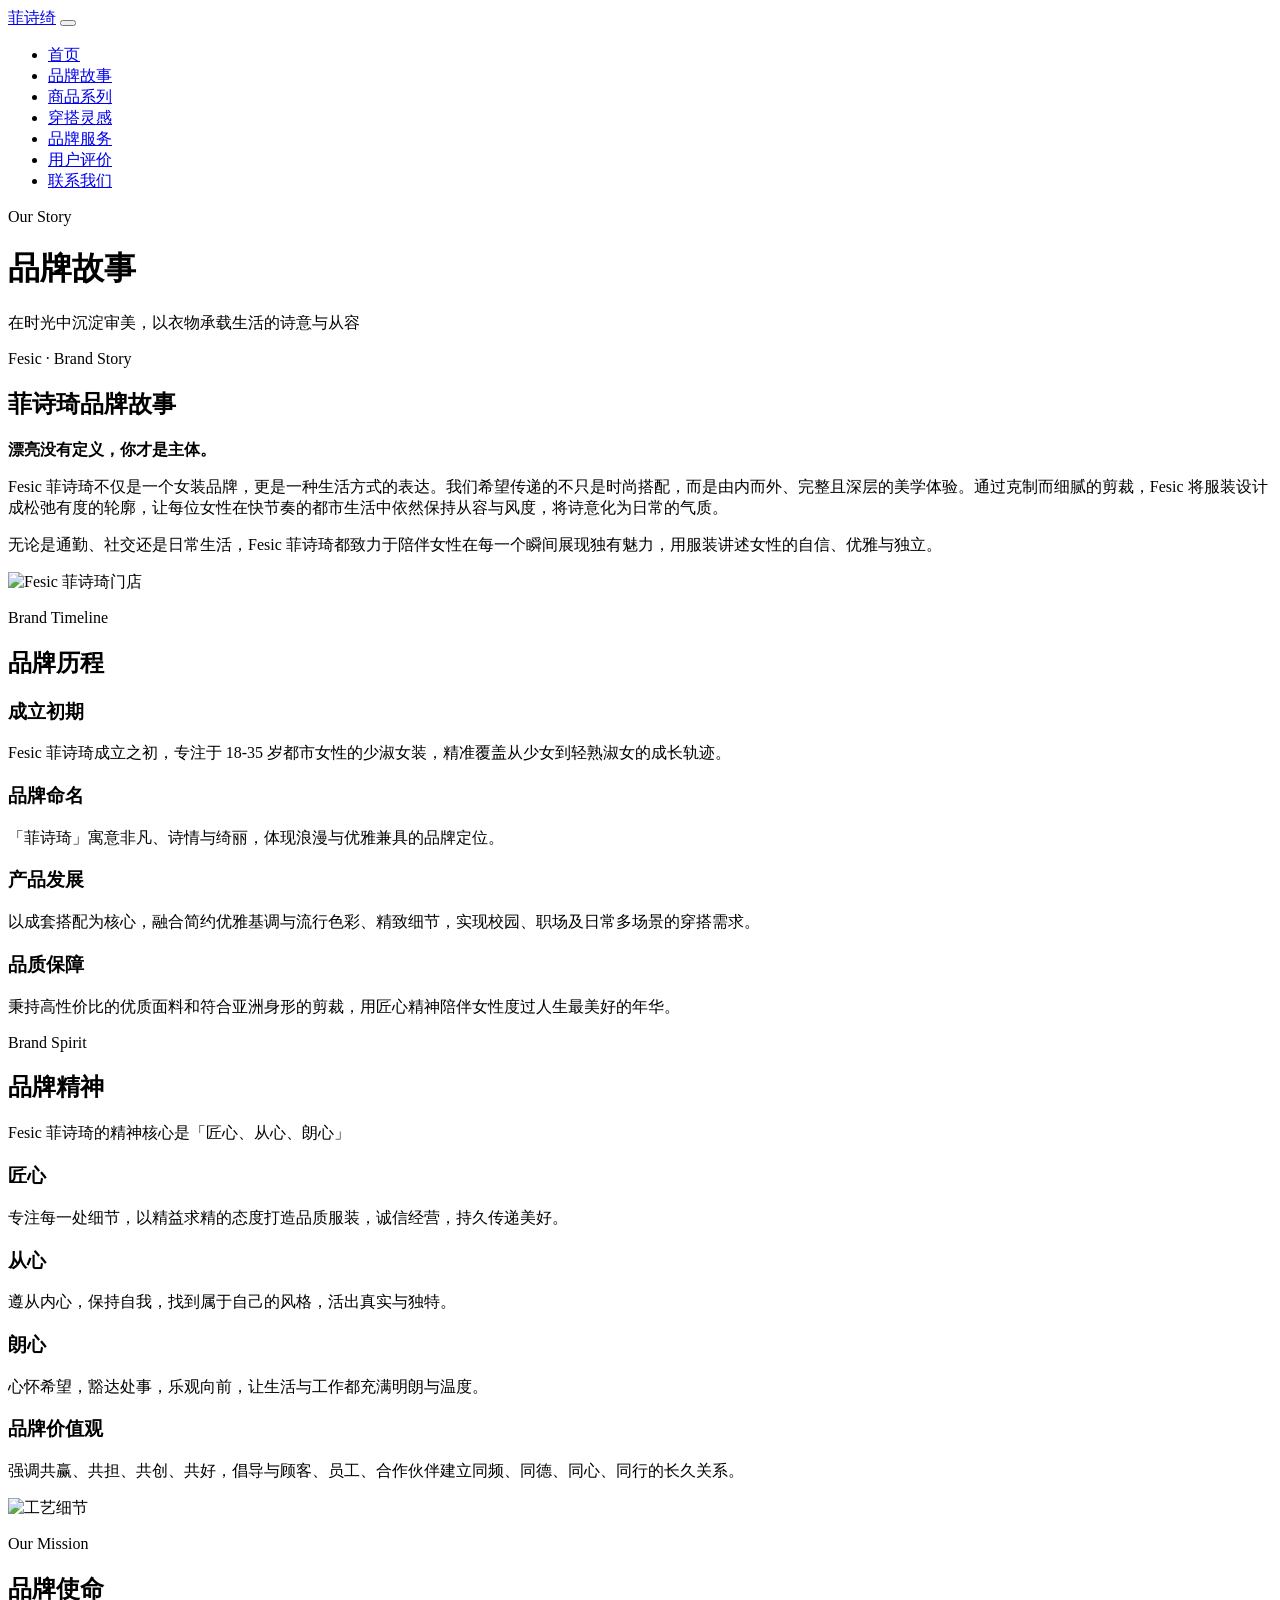
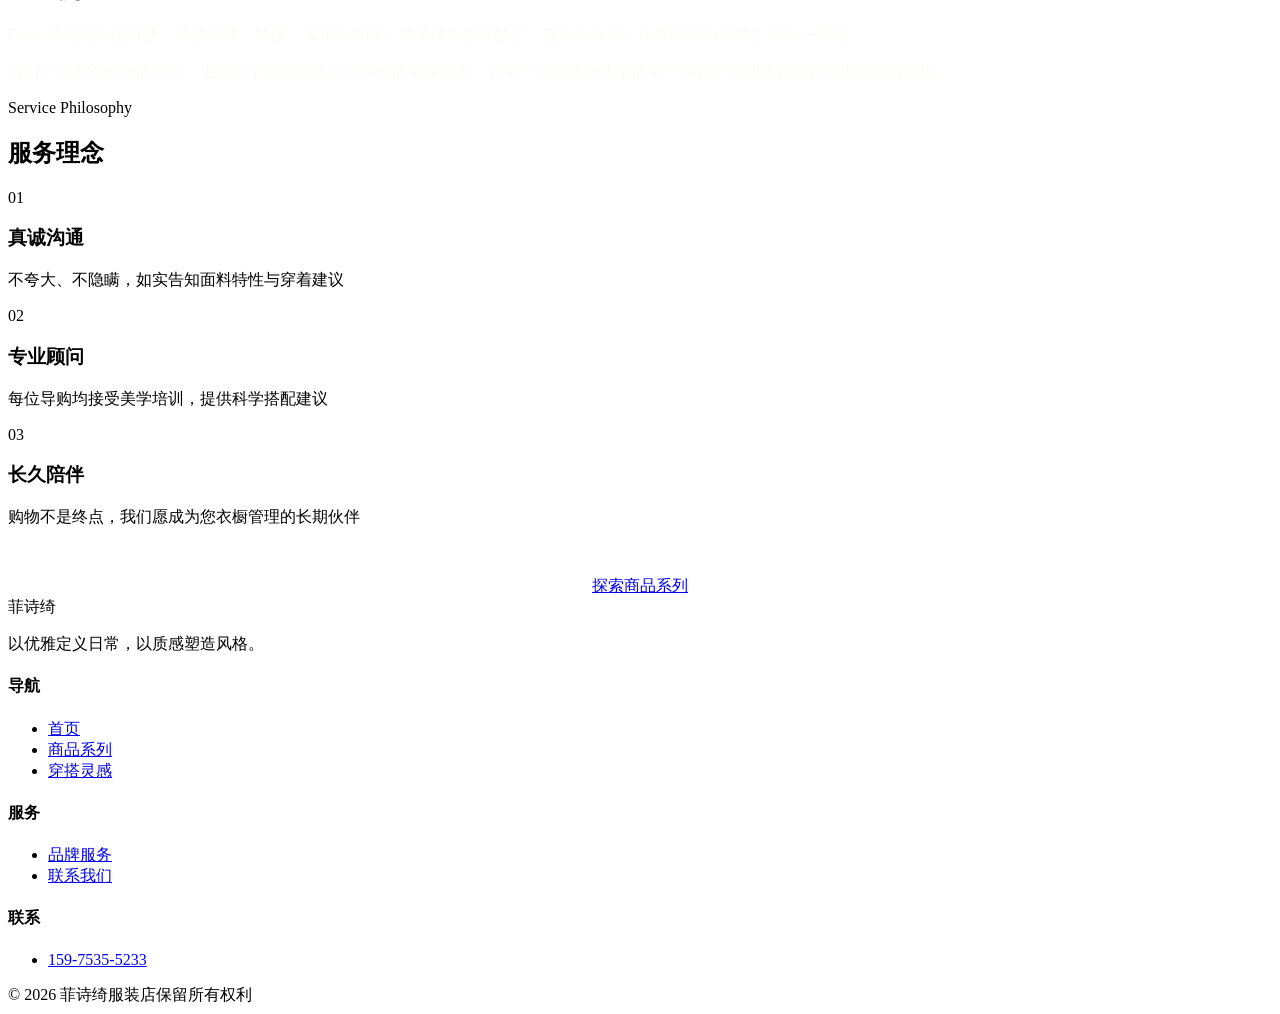
==== about.html @ 6f734157 "Add files via upload" ====
<!DOCTYPE html>
<html lang="zh-CN">
<head>
  <meta charset="UTF-8">
  <meta name="viewport" content="width=device-width, initial-scale=1.0">
  <meta name="description" content="菲诗绮服装店品牌故事 — 设计理念、工艺理念与品牌使命">
  <title>品牌故事 | 菲诗绮服装店官网</title>
  <link rel="stylesheet" href="css/style.css">
</head>
<body>
  <nav class="site-nav">
    <div class="container">
      <a href="index.html" class="nav-logo">菲诗绮</a>
      <button class="nav-toggle" aria-label="打开菜单"><span></span><span></span><span></span></button>
      <ul class="nav-links">
        <li><a href="index.html">首页</a></li>
        <li><a href="about.html">品牌故事</a></li>
        <li><a href="products.html">商品系列</a></li>
        <li><a href="lookbook.html">穿搭灵感</a></li>
        <li><a href="services.html">品牌服务</a></li>
        <li><a href="reviews.html">用户评价</a></li>
        <li><a href="contact.html">联系我们</a></li>
      </ul>
    </div>
  </nav>

  <header class="page-hero page-hero--dark">
    <div class="container">
      <p class="eyebrow">Our Story</p>
      <h1>品牌故事</h1>
      <p class="section-subtitle">在时光中沉淀审美，以衣物承载生活的诗意与从容</p>
    </div>
  </header>

  <section class="section">
    <div class="container">
      <div class="intro-block reveal">
        <div class="intro-block__text">
          <p class="eyebrow">Fesic · Brand Story</p>
          <h2>菲诗琦品牌故事</h2>
          <p><strong>漂亮没有定义，你才是主体。</strong></p>
          <p>Fesic 菲诗琦不仅是一个女装品牌，更是一种生活方式的表达。我们希望传递的不只是时尚搭配，而是由内而外、完整且深层的美学体验。通过克制而细腻的剪裁，Fesic 将服装设计成松弛有度的轮廓，让每位女性在快节奏的都市生活中依然保持从容与风度，将诗意化为日常的气质。</p>
          <p>无论是通勤、社交还是日常生活，Fesic 菲诗琦都致力于陪伴女性在每一个瞬间展现独有魅力，用服装讲述女性的自信、优雅与独立。</p>
        </div>
        <div class="intro-block__image">
          <img src="images/about/store.jpg" alt="Fesic 菲诗琦门店">
        </div>
      </div>
    </div>
  </section>

  <section class="section section--cream">
    <div class="container">
      <div class="section-header reveal">
        <p class="eyebrow">Brand Timeline</p>
        <h2 class="section-title">品牌历程</h2>
      </div>
      <div class="timeline reveal">
        <div class="timeline__item">
          <h3 class="timeline__title">成立初期</h3>
          <p class="timeline__text">Fesic 菲诗琦成立之初，专注于 18-35 岁都市女性的少淑女装，精准覆盖从少女到轻熟淑女的成长轨迹。</p>
        </div>
        <div class="timeline__item">
          <h3 class="timeline__title">品牌命名</h3>
          <p class="timeline__text">「菲诗琦」寓意非凡、诗情与绮丽，体现浪漫与优雅兼具的品牌定位。</p>
        </div>
        <div class="timeline__item">
          <h3 class="timeline__title">产品发展</h3>
          <p class="timeline__text">以成套搭配为核心，融合简约优雅基调与流行色彩、精致细节，实现校园、职场及日常多场景的穿搭需求。</p>
        </div>
        <div class="timeline__item">
          <h3 class="timeline__title">品质保障</h3>
          <p class="timeline__text">秉持高性价比的优质面料和符合亚洲身形的剪裁，用匠心精神陪伴女性度过人生最美好的年华。</p>
        </div>
      </div>
    </div>
  </section>

  <section class="section">
    <div class="container">
      <div class="section-header reveal">
        <p class="eyebrow">Brand Spirit</p>
        <h2 class="section-title">品牌精神</h2>
        <p class="section-subtitle">Fesic 菲诗琦的精神核心是「匠心、从心、朗心」</p>
      </div>
      <div class="philosophy-grid">
        <div class="philosophy-card reveal">
          <h3>匠心</h3>
          <p>专注每一处细节，以精益求精的态度打造品质服装，诚信经营，持久传递美好。</p>
        </div>
        <div class="philosophy-card reveal reveal-delay-1">
          <h3>从心</h3>
          <p>遵从内心，保持自我，找到属于自己的风格，活出真实与独特。</p>
        </div>
        <div class="philosophy-card reveal reveal-delay-2">
          <h3>朗心</h3>
          <p>心怀希望，豁达处事，乐观向前，让生活与工作都充满明朗与温度。</p>
        </div>
        <div class="philosophy-card reveal reveal-delay-3">
          <h3>品牌价值观</h3>
          <p>强调共赢、共担、共创、共好，倡导与顾客、员工、合作伙伴建立同频、同德、同心、同行的长久关系。</p>
        </div>
      </div>
    </div>
  </section>

  <section class="section section--ink">
    <div class="container">
      <div class="intro-block reveal">
        <div class="intro-block__image">
          <img src="images/about/craft.jpg" alt="工艺细节">
        </div>
        <div class="intro-block__text">
          <p class="eyebrow" style="color:var(--champagne)">Our Mission</p>
          <h2 style="color:var(--white)">品牌使命</h2>
          <p style="color:rgba(250,249,247,0.75)">Fesic 菲诗琦的使命是：通过优雅、舒适、实穿的服装，赋予现代女性独立、自信与从容，让美丽成为日常生活的一部分。</p>
          <p style="color:rgba(250,249,247,0.75)">我们不仅关注外在的时尚，更致力于塑造女性由内而外的美学修养，让每一位女性在生活的每个场景中都能优雅自如地展现自我风采。</p>
        </div>
      </div>
    </div>
  </section>

  <section class="section section--cream">
    <div class="container">
      <div class="section-header reveal">
        <p class="eyebrow">Service Philosophy</p>
        <h2 class="section-title">服务理念</h2>
      </div>
      <div class="features-grid">
        <div class="feature-card reveal">
          <div class="feature-card__icon">01</div>
          <h3>真诚沟通</h3>
          <p>不夸大、不隐瞒，如实告知面料特性与穿着建议</p>
        </div>
        <div class="feature-card reveal reveal-delay-1">
          <div class="feature-card__icon">02</div>
          <h3>专业顾问</h3>
          <p>每位导购均接受美学培训，提供科学搭配建议</p>
        </div>
        <div class="feature-card reveal reveal-delay-2">
          <div class="feature-card__icon">03</div>
          <h3>长久陪伴</h3>
          <p>购物不是终点，我们愿成为您衣橱管理的长期伙伴</p>
        </div>
      </div>
      <div style="text-align:center;margin-top:3rem" class="reveal">
        <a href="products.html" class="btn">探索商品系列</a>
      </div>
    </div>
  </section>

  <footer class="site-footer">
    <div class="container">
      <div class="footer-grid">
        <div class="footer-brand">
          <span class="nav-logo">菲诗绮</span>
          <p>以优雅定义日常，以质感塑造风格。</p>
        </div>
        <div class="footer-col"><h4>导航</h4><ul><li><a href="index.html">首页</a></li><li><a href="products.html">商品系列</a></li><li><a href="lookbook.html">穿搭灵感</a></li></ul></div>
        <div class="footer-col"><h4>服务</h4><ul><li><a href="services.html">品牌服务</a></li><li><a href="contact.html">联系我们</a></li></ul></div>
        <div class="footer-col"><h4>联系</h4><ul><li><a href="tel:15975355233">159-7535-5233</a></li></ul></div>
      </div>
      <div class="footer-bottom"><span>© 2026 菲诗绮服装店</span><span>保留所有权利</span></div>
    </div>
  </footer>
  <script src="js/script.js"></script>
</body>
</html>
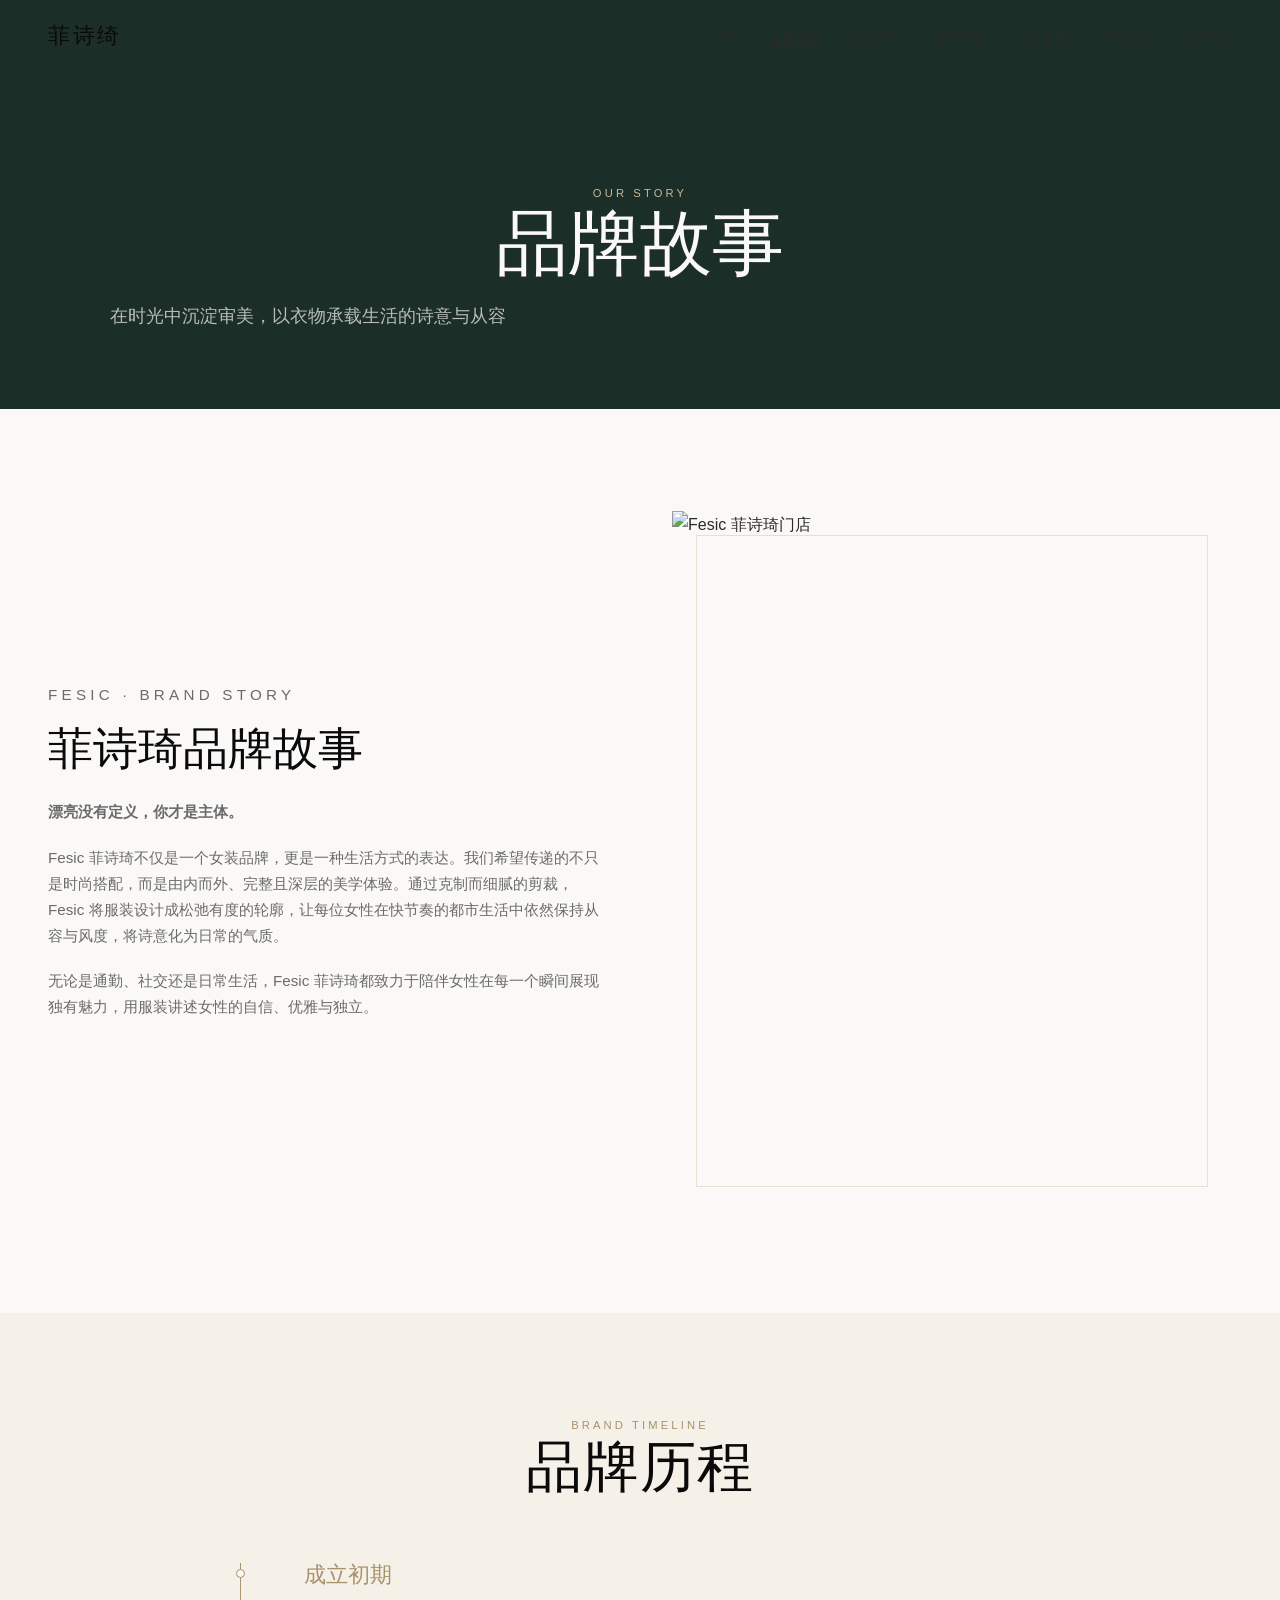
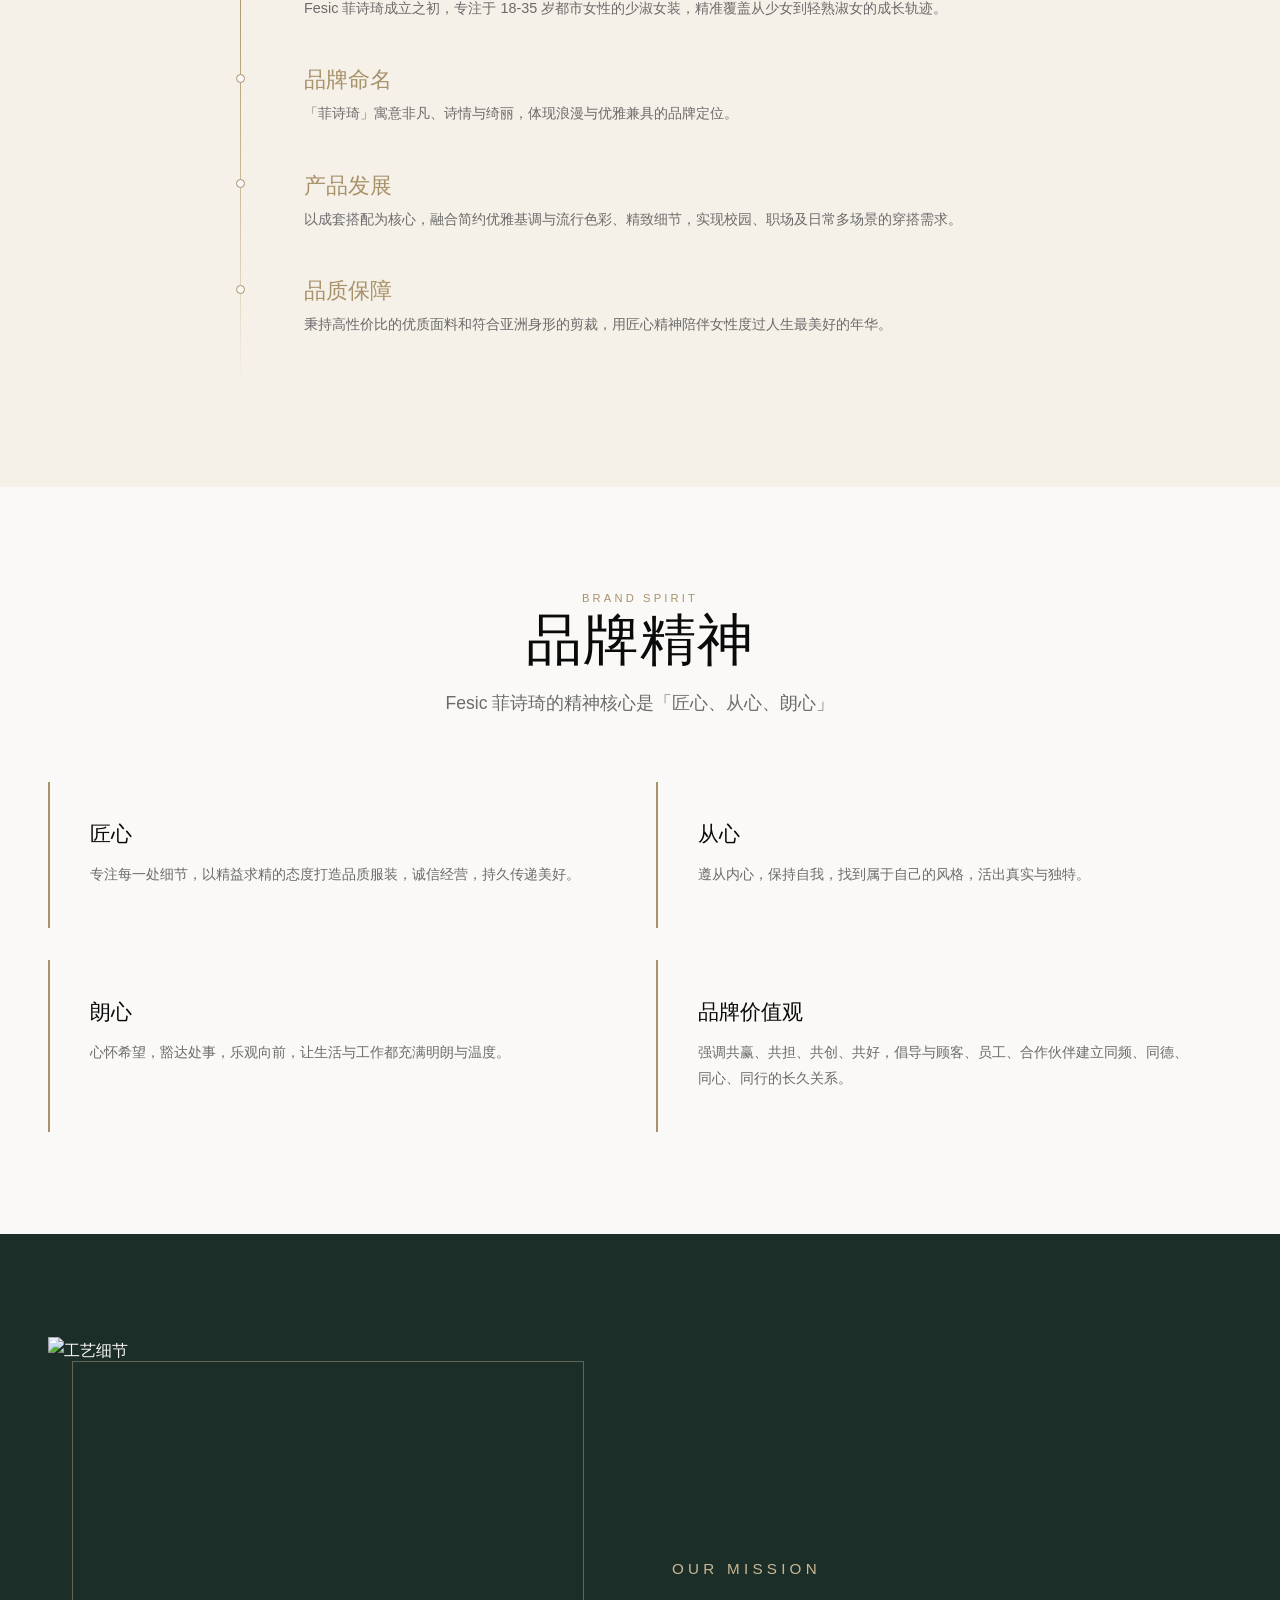
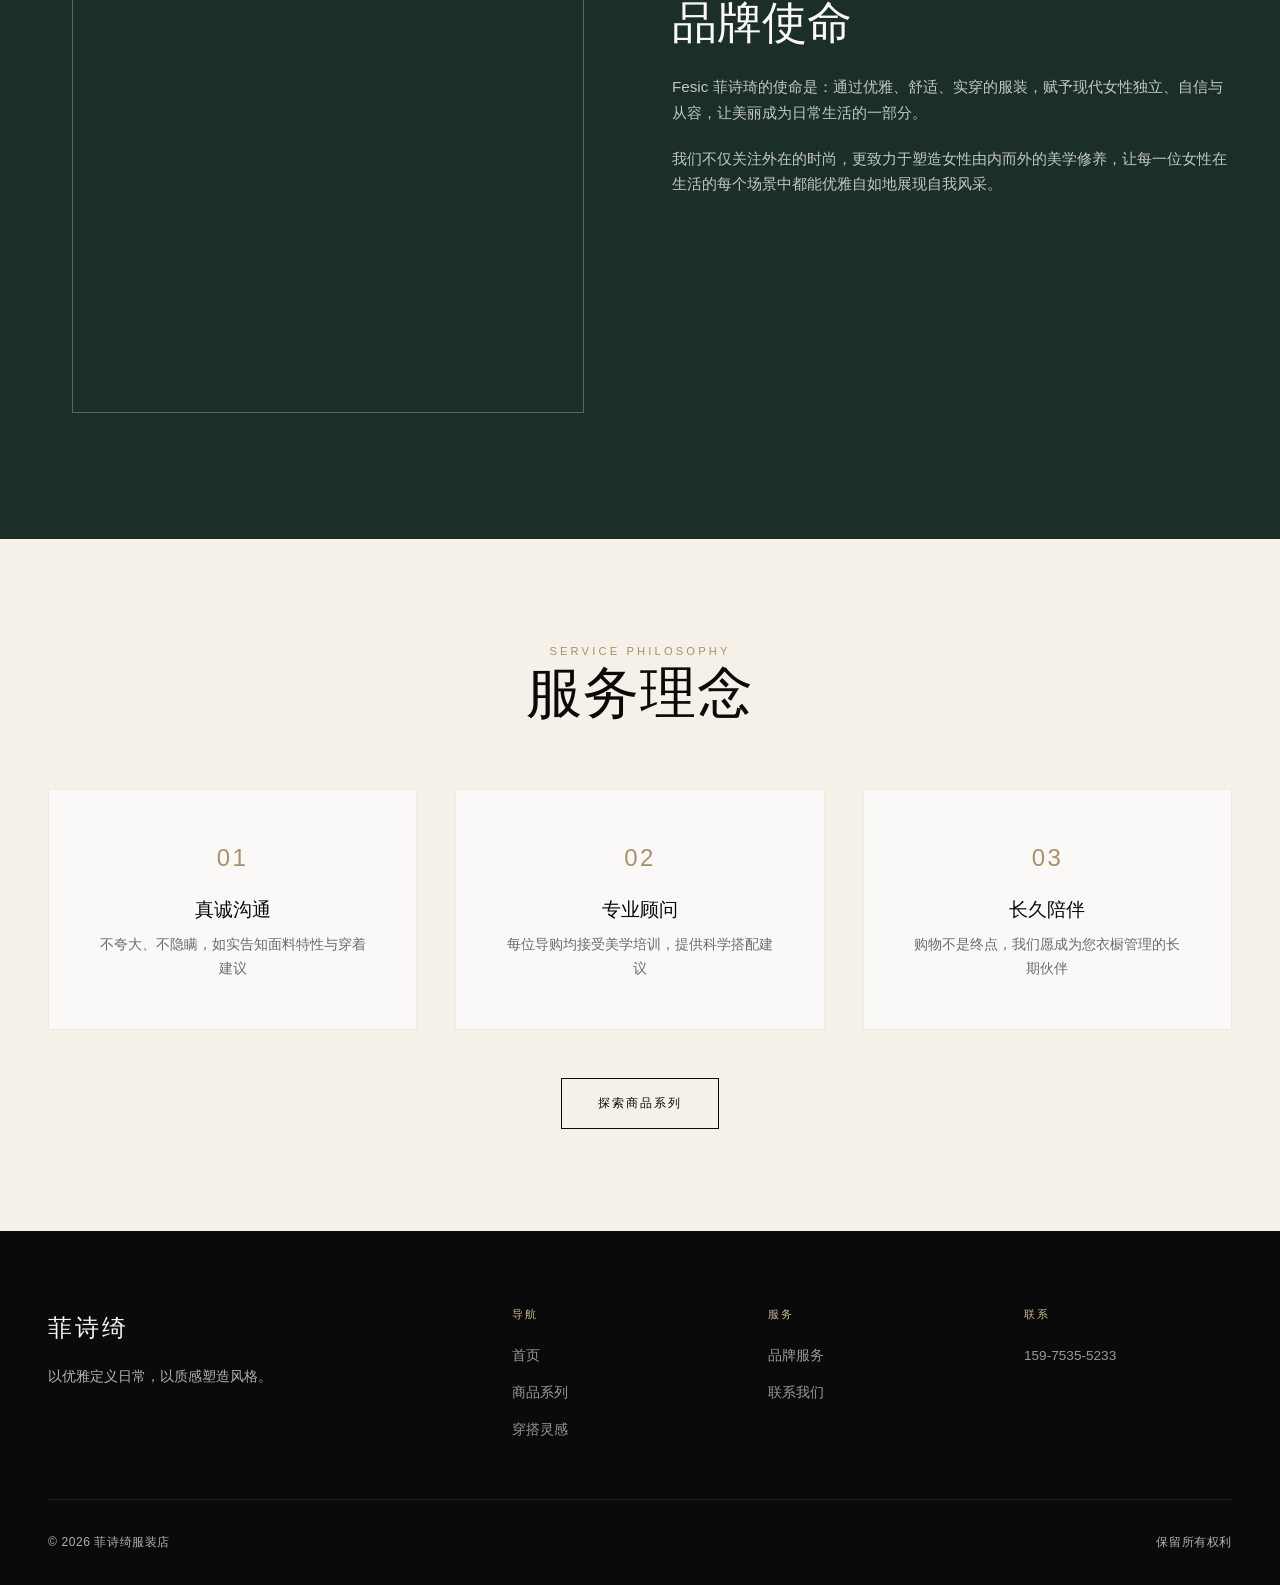
==== commit b6be95c1: "修复CSS和JS路径c" ====
--- a/about.html
+++ b/about.html
@@ -5,7 +5,7 @@
   <meta name="viewport" content="width=device-width, initial-scale=1.0">
   <meta name="description" content="菲诗绮服装店品牌故事 — 设计理念、工艺理念与品牌使命">
   <title>品牌故事 | 菲诗绮服装店官网</title>
-  <link rel="stylesheet" href="css/style.css">
+  <link rel="stylesheet" href="style.css">
 </head>
 <body>
   <nav class="site-nav">
@@ -163,6 +163,6 @@
       <div class="footer-bottom"><span>© 2026 菲诗绮服装店</span><span>保留所有权利</span></div>
     </div>
   </footer>
-  <script src="js/script.js"></script>
+ <script src="script.js"></script>
 </body>
 </html>
--- a/style.css
+++ b/style.css
@@ -0,0 +1,1743 @@
+/* ============================================
+   菲诗绮服装店官网 — Feishiqi Fashion Boutique
+   Premium Fashion Brand Static Site
+   ============================================ */
+
+@import url('https://fonts.googleapis.com/css2?family=Cormorant+Garamond:ital,wght@0,300;0,400;0,500;0,600;0,700;1,400&family=Noto+Sans+SC:wght@300;400;500&family=Playfair+Display:ital,wght@0,400;0,500;1,400&display=swap');
+
+:root {
+  --black: #0a0a0a;
+  --white: #faf9f7;
+  --cream: #f5f0e8;
+  --warm-gray: #e8e4dc;
+  --champagne: #c9b896;
+  --gold: #a8926a;
+  --gold-light: #d4c4a8;
+  --ink-green: #1c2e28;
+  --charcoal: #2a2a2a;
+  --mid-gray: #6b6b6b;
+  --light-gray: #9a9a9a;
+  --font-display: 'Cormorant Garamond', 'Playfair Display', serif;
+  --font-serif: 'Playfair Display', serif;
+  --font-body: 'Noto Sans SC', -apple-system, sans-serif;
+  --nav-height: 72px;
+  --transition: 0.4s cubic-bezier(0.25, 0.46, 0.45, 0.94);
+  --shadow-soft: 0 8px 32px rgba(10, 10, 10, 0.06);
+  --shadow-hover: 0 16px 48px rgba(10, 10, 10, 0.12);
+  --max-width: 1400px;
+  --section-pad: clamp(4rem, 8vw, 8rem);
+}
+
+*, *::before, *::after {
+  box-sizing: border-box;
+  margin: 0;
+  padding: 0;
+}
+
+html {
+  scroll-behavior: smooth;
+  font-size: 16px;
+}
+
+body {
+  font-family: var(--font-body);
+  font-weight: 300;
+  color: var(--charcoal);
+  background: var(--white);
+  line-height: 1.7;
+  overflow-x: hidden;
+  -webkit-font-smoothing: antialiased;
+}
+
+img {
+  max-width: 100%;
+  height: auto;
+  display: block;
+  object-fit: cover;
+}
+
+a {
+  color: inherit;
+  text-decoration: none;
+  transition: color var(--transition), opacity var(--transition);
+}
+
+ul { list-style: none; }
+
+button, input, textarea, select {
+  font-family: inherit;
+  font-size: inherit;
+}
+
+.container {
+  width: 100%;
+  max-width: var(--max-width);
+  margin: 0 auto;
+  padding: 0 clamp(1.25rem, 4vw, 3rem);
+}
+
+/* ---- Typography ---- */
+.eyebrow {
+  font-family: var(--font-body);
+  font-size: 0.7rem;
+  font-weight: 400;
+  letter-spacing: 0.28em;
+  text-transform: uppercase;
+  color: var(--gold);
+}
+
+h1, h2, h3, h4 {
+  font-family: var(--font-display);
+  font-weight: 400;
+  line-height: 1.15;
+  color: var(--black);
+}
+
+.section-title {
+  font-size: clamp(2rem, 4.5vw, 3.5rem);
+  letter-spacing: 0.02em;
+  margin-bottom: 0.5rem;
+}
+
+.section-subtitle {
+  font-size: clamp(0.95rem, 1.5vw, 1.1rem);
+  color: var(--mid-gray);
+  font-weight: 300;
+  max-width: 520px;
+}
+
+.section-header {
+  text-align: center;
+  margin-bottom: clamp(2.5rem, 5vw, 4rem);
+}
+
+.section-header .section-subtitle {
+  margin: 1rem auto 0;
+}
+
+.section-header--left {
+  text-align: left;
+}
+
+.section-header--left .section-subtitle {
+  margin-left: 0;
+}
+
+/* ---- Buttons ---- */
+.btn {
+  display: inline-flex;
+  align-items: center;
+  justify-content: center;
+  gap: 0.5rem;
+  padding: 0.9rem 2.2rem;
+  font-size: 0.75rem;
+  font-weight: 400;
+  letter-spacing: 0.18em;
+  text-transform: uppercase;
+  border: 1px solid var(--black);
+  background: transparent;
+  color: var(--black);
+  cursor: pointer;
+  transition: all var(--transition);
+  position: relative;
+  overflow: hidden;
+}
+
+.btn::before {
+  content: '';
+  position: absolute;
+  inset: 0;
+  background: var(--black);
+  transform: scaleX(0);
+  transform-origin: left;
+  transition: transform var(--transition);
+  z-index: -1;
+}
+
+.btn:hover {
+  color: var(--white);
+}
+
+.btn:hover::before {
+  transform: scaleX(1);
+}
+
+.btn--light {
+  border-color: var(--white);
+  color: var(--white);
+}
+
+.btn--light::before {
+  background: var(--white);
+}
+
+.btn--light:hover {
+  color: var(--black);
+}
+
+.btn--gold {
+  border-color: var(--gold);
+  color: var(--gold);
+}
+
+.btn--gold::before {
+  background: var(--gold);
+}
+
+.btn--gold:hover {
+  color: var(--white);
+}
+
+.btn--filled {
+  background: var(--black);
+  color: var(--white);
+}
+
+.btn--filled::before {
+  background: var(--ink-green);
+}
+
+.btn--filled:hover {
+  color: var(--white);
+  border-color: var(--ink-green);
+}
+
+/* ---- Navigation ---- */
+.site-nav {
+  position: fixed;
+  top: 0;
+  left: 0;
+  right: 0;
+  z-index: 1000;
+  height: var(--nav-height);
+  display: flex;
+  align-items: center;
+  transition: background var(--transition), box-shadow var(--transition), height var(--transition);
+}
+
+.site-nav.scrolled {
+  background: rgba(250, 249, 247, 0.95);
+  backdrop-filter: blur(12px);
+  -webkit-backdrop-filter: blur(12px);
+  box-shadow: 0 1px 0 rgba(10, 10, 10, 0.06);
+  height: 64px;
+}
+
+.site-nav.nav-dark.scrolled {
+  background: rgba(10, 10, 10, 0.92);
+}
+
+.site-nav .container {
+  display: flex;
+  align-items: center;
+  justify-content: space-between;
+}
+
+.nav-logo {
+  font-family: var(--font-display);
+  font-size: 1.35rem;
+  letter-spacing: 0.12em;
+  color: var(--black);
+  font-weight: 500;
+}
+
+.nav-dark .nav-logo,
+.nav-dark .nav-links a {
+  color: var(--white);
+}
+
+.site-nav.scrolled .nav-logo,
+.site-nav.scrolled .nav-links a {
+  color: var(--black);
+}
+
+.nav-dark.site-nav.scrolled .nav-logo,
+.nav-dark.site-nav.scrolled .nav-links a {
+  color: var(--white);
+}
+
+.nav-links {
+  display: flex;
+  gap: clamp(1.2rem, 2.5vw, 2.5rem);
+}
+
+.nav-links a {
+  font-size: 0.7rem;
+  letter-spacing: 0.14em;
+  text-transform: uppercase;
+  position: relative;
+  padding: 0.25rem 0;
+}
+
+.nav-links a::after {
+  content: '';
+  position: absolute;
+  bottom: 0;
+  left: 0;
+  width: 0;
+  height: 1px;
+  background: currentColor;
+  transition: width var(--transition);
+}
+
+.nav-links a:hover::after,
+.nav-links a.active::after {
+  width: 100%;
+}
+
+.nav-toggle {
+  display: none;
+  flex-direction: column;
+  gap: 5px;
+  background: none;
+  border: none;
+  cursor: pointer;
+  padding: 4px;
+}
+
+.nav-toggle span {
+  display: block;
+  width: 22px;
+  height: 1px;
+  background: currentColor;
+  transition: var(--transition);
+}
+
+.nav-dark .nav-toggle span {
+  background: var(--white);
+}
+
+.site-nav.scrolled .nav-toggle span {
+  background: var(--black);
+}
+
+.nav-dark.site-nav.scrolled .nav-toggle span {
+  background: var(--white);
+}
+
+/* ---- Hero ---- */
+.hero {
+  min-height: 100vh;
+  display: flex;
+  align-items: flex-end;
+  position: relative;
+  overflow: hidden;
+  padding-bottom: clamp(3rem, 8vw, 6rem);
+}
+
+.hero__bg {
+  position: absolute;
+  inset: 0;
+  z-index: 0;
+}
+
+.hero__bg img {
+  width: 100%;
+  height: 100%;
+  object-fit: cover;
+}
+
+.hero__overlay {
+  position: absolute;
+  inset: 0;
+  background: linear-gradient(
+    to top,
+    rgba(10, 10, 10, 0.75) 0%,
+    rgba(10, 10, 10, 0.2) 50%,
+    rgba(10, 10, 10, 0.15) 100%
+  );
+  z-index: 1;
+}
+
+.hero__content {
+  position: relative;
+  z-index: 2;
+  width: 100%;
+  padding-top: calc(var(--nav-height) + 4rem);
+}
+
+.hero__eyebrow {
+  color: var(--champagne);
+  margin-bottom: 1.5rem;
+}
+
+.hero__title {
+  font-size: clamp(3rem, 8vw, 6.5rem);
+  color: var(--white);
+  font-weight: 300;
+  letter-spacing: 0.08em;
+  margin-bottom: 0.25rem;
+}
+
+.hero__subtitle-en {
+  font-family: var(--font-serif);
+  font-size: clamp(0.9rem, 2vw, 1.2rem);
+  font-style: italic;
+  color: var(--gold-light);
+  letter-spacing: 0.2em;
+  margin-bottom: 2rem;
+  font-weight: 400;
+}
+
+.hero__tagline {
+  font-size: clamp(1rem, 2vw, 1.25rem);
+  color: rgba(250, 249, 247, 0.85);
+  font-weight: 300;
+  letter-spacing: 0.15em;
+  margin-bottom: 2.5rem;
+  max-width: 480px;
+}
+
+.hero__actions {
+  display: flex;
+  flex-wrap: wrap;
+  gap: 1rem;
+}
+
+.hero__scroll {
+  position: absolute;
+  bottom: 2rem;
+  left: 50%;
+  transform: translateX(-50%);
+  z-index: 2;
+  display: flex;
+  flex-direction: column;
+  align-items: center;
+  gap: 0.5rem;
+  color: rgba(250, 249, 247, 0.6);
+  font-size: 0.65rem;
+  letter-spacing: 0.2em;
+  text-transform: uppercase;
+}
+
+.hero__scroll-line {
+  width: 1px;
+  height: 40px;
+  background: linear-gradient(to bottom, var(--champagne), transparent);
+  animation: scrollPulse 2s ease infinite;
+}
+
+@keyframes scrollPulse {
+  0%, 100% { opacity: 0.3; transform: scaleY(0.6); }
+  50% { opacity: 1; transform: scaleY(1); }
+}
+
+/* ---- Page Hero (inner pages) ---- */
+.page-hero {
+  padding: calc(var(--nav-height) + clamp(4rem, 10vw, 7rem)) 0 clamp(3rem, 6vw, 5rem);
+  background: var(--cream);
+  text-align: center;
+}
+
+.page-hero--dark {
+  background: var(--ink-green);
+  color: var(--white);
+}
+
+.page-hero--dark h1,
+.page-hero--dark .section-subtitle {
+  color: var(--white);
+}
+
+.page-hero--dark .eyebrow {
+  color: var(--champagne);
+}
+
+.page-hero--dark .section-subtitle {
+  color: rgba(250, 249, 247, 0.7);
+}
+
+.page-hero h1 {
+  font-size: clamp(2.5rem, 6vw, 4.5rem);
+  margin-bottom: 1rem;
+}
+
+/* ---- Sections ---- */
+.section {
+  padding: var(--section-pad) 0;
+}
+
+.section--cream { background: var(--cream); }
+.section--dark { background: var(--black); color: var(--white); }
+.section--dark h2, .section--dark h3 { color: var(--white); }
+.section--dark .section-subtitle { color: var(--light-gray); }
+.section--ink { background: var(--ink-green); color: var(--white); }
+.section--ink h2, .section--ink h3 { color: var(--white); }
+
+/* ---- Intro Block ---- */
+.intro-block {
+  display: grid;
+  grid-template-columns: 1fr 1fr;
+  gap: clamp(2rem, 5vw, 5rem);
+  align-items: center;
+}
+
+.intro-block__image {
+  position: relative;
+  aspect-ratio: 4/5;
+  overflow: hidden;
+}
+
+.intro-block__image img {
+  width: 100%;
+  height: 100%;
+  transition: transform 1.2s var(--transition);
+}
+
+.intro-block__image:hover img {
+  transform: scale(1.03);
+}
+
+.intro-block__image::after {
+  content: '';
+  position: absolute;
+  inset: 1.5rem;
+  border: 1px solid rgba(201, 184, 150, 0.4);
+  pointer-events: none;
+}
+
+.intro-block__text .eyebrow {
+  margin-bottom: 1rem;
+}
+
+.intro-block__text h2 {
+  font-size: clamp(1.8rem, 3.5vw, 2.8rem);
+  margin-bottom: 1.5rem;
+}
+
+.intro-block__text p {
+  color: var(--mid-gray);
+  margin-bottom: 1.25rem;
+  font-size: 0.95rem;
+}
+
+/* ---- Carousel ---- */
+.carousel {
+  position: relative;
+  overflow: hidden;
+}
+
+.carousel__track {
+  display: flex;
+  transition: transform 0.8s cubic-bezier(0.25, 0.46, 0.45, 0.94);
+}
+
+.carousel__slide {
+  min-width: 100%;
+  position: relative;
+  aspect-ratio: 21/9;
+}
+
+.carousel__slide img {
+  width: 100%;
+  height: 100%;
+}
+
+.carousel__caption {
+  position: absolute;
+  bottom: 0;
+  left: 0;
+  right: 0;
+  padding: clamp(2rem, 5vw, 4rem);
+  background: linear-gradient(transparent, rgba(10, 10, 10, 0.7));
+  color: var(--white);
+}
+
+.carousel__caption h3 {
+  font-size: clamp(1.5rem, 3vw, 2.5rem);
+  color: var(--white);
+  margin-bottom: 0.5rem;
+}
+
+.carousel__caption p {
+  font-size: 0.9rem;
+  opacity: 0.85;
+  max-width: 400px;
+}
+
+.carousel__dots {
+  display: flex;
+  justify-content: center;
+  gap: 0.75rem;
+  margin-top: 1.5rem;
+}
+
+.carousel__dot {
+  width: 32px;
+  height: 2px;
+  background: var(--warm-gray);
+  border: none;
+  cursor: pointer;
+  transition: background var(--transition), width var(--transition);
+  padding: 0;
+}
+
+.carousel__dot.active {
+  background: var(--gold);
+  width: 48px;
+}
+
+.carousel__arrow {
+  position: absolute;
+  top: 50%;
+  transform: translateY(-50%);
+  width: 48px;
+  height: 48px;
+  border: 1px solid rgba(255, 255, 255, 0.3);
+  background: rgba(10, 10, 10, 0.3);
+  color: var(--white);
+  cursor: pointer;
+  display: flex;
+  align-items: center;
+  justify-content: center;
+  font-size: 1.2rem;
+  transition: all var(--transition);
+  z-index: 10;
+  backdrop-filter: blur(4px);
+}
+
+.carousel__arrow:hover {
+  background: rgba(10, 10, 10, 0.6);
+  border-color: var(--champagne);
+}
+
+.carousel__arrow--prev { left: 1.5rem; }
+.carousel__arrow--next { right: 1.5rem; }
+
+/* ---- Product Grid ---- */
+.product-grid {
+  display: grid;
+  grid-template-columns: repeat(auto-fill, minmax(280px, 1fr));
+  gap: clamp(1.5rem, 3vw, 2.5rem);
+}
+
+.product-card {
+  position: relative;
+  group: product;
+}
+
+.product-card__image {
+  aspect-ratio: 3/4;
+  overflow: hidden;
+  background: var(--cream);
+  margin-bottom: 1.25rem;
+  position: relative;
+}
+
+.product-card__image img {
+  width: 100%;
+  height: 100%;
+  transition: transform 0.8s var(--transition);
+}
+
+.product-card:hover .product-card__image img {
+  transform: scale(1.06);
+}
+
+.product-card__badge {
+  position: absolute;
+  top: 1rem;
+  left: 1rem;
+  font-size: 0.65rem;
+  letter-spacing: 0.15em;
+  text-transform: uppercase;
+  background: var(--ink-green);
+  color: var(--white);
+  padding: 0.35rem 0.75rem;
+}
+
+.product-card__overlay {
+  position: absolute;
+  inset: 0;
+  background: rgba(10, 10, 10, 0.4);
+  display: flex;
+  align-items: center;
+  justify-content: center;
+  opacity: 0;
+  transition: opacity var(--transition);
+}
+
+.product-card:hover .product-card__overlay {
+  opacity: 1;
+}
+
+.product-card__tags {
+  display: flex;
+  flex-wrap: wrap;
+  gap: 0.5rem;
+  margin-bottom: 0.5rem;
+}
+
+.product-card__tag {
+  font-size: 0.65rem;
+  letter-spacing: 0.1em;
+  color: var(--gold);
+  text-transform: uppercase;
+}
+
+.product-card__name {
+  font-family: var(--font-display);
+  font-size: 1.25rem;
+  margin-bottom: 0.35rem;
+}
+
+.product-card__desc {
+  font-size: 0.85rem;
+  color: var(--mid-gray);
+  margin-bottom: 0.5rem;
+}
+
+.product-card__price {
+  font-size: 0.9rem;
+  letter-spacing: 0.05em;
+  color: var(--charcoal);
+}
+
+/* ---- Filter Tags ---- */
+.filter-bar {
+  display: flex;
+  flex-wrap: wrap;
+  justify-content: center;
+  gap: 0.75rem;
+  margin-bottom: 3rem;
+}
+
+.filter-btn {
+  padding: 0.6rem 1.4rem;
+  font-size: 0.7rem;
+  letter-spacing: 0.12em;
+  text-transform: uppercase;
+  border: 1px solid var(--warm-gray);
+  background: transparent;
+  color: var(--mid-gray);
+  cursor: pointer;
+  transition: all var(--transition);
+}
+
+.filter-btn:hover,
+.filter-btn.active {
+  border-color: var(--black);
+  color: var(--black);
+  background: var(--cream);
+}
+
+/* ---- Stats ---- */
+.stats-row {
+  display: grid;
+  grid-template-columns: repeat(4, 1fr);
+  gap: 2rem;
+  text-align: center;
+  padding: 3rem 0;
+  border-top: 1px solid rgba(201, 184, 150, 0.3);
+  border-bottom: 1px solid rgba(201, 184, 150, 0.3);
+}
+
+.stat-item__number {
+  font-family: var(--font-display);
+  font-size: clamp(2.5rem, 5vw, 4rem);
+  color: var(--gold);
+  line-height: 1;
+  margin-bottom: 0.5rem;
+}
+
+.stat-item__number::after {
+  content: '+';
+  font-size: 0.6em;
+  color: var(--champagne);
+}
+
+.stat-item__label {
+  font-size: 0.75rem;
+  letter-spacing: 0.15em;
+  text-transform: uppercase;
+  color: var(--mid-gray);
+}
+
+/* ---- Features ---- */
+.features-grid {
+  display: grid;
+  grid-template-columns: repeat(3, 1fr);
+  gap: clamp(1.5rem, 3vw, 2.5rem);
+}
+
+.feature-card {
+  padding: clamp(2rem, 4vw, 3rem);
+  border: 1px solid rgba(201, 184, 150, 0.25);
+  text-align: center;
+  transition: all var(--transition);
+  background: var(--white);
+}
+
+.feature-card:hover {
+  border-color: var(--gold);
+  transform: translateY(-4px);
+  box-shadow: var(--shadow-soft);
+}
+
+.feature-card__icon {
+  font-size: 1.5rem;
+  color: var(--gold);
+  margin-bottom: 1.25rem;
+  letter-spacing: 0.1em;
+}
+
+.feature-card h3 {
+  font-size: 1.2rem;
+  margin-bottom: 0.75rem;
+}
+
+.feature-card p {
+  font-size: 0.88rem;
+  color: var(--mid-gray);
+}
+
+/* ---- Series Banner ---- */
+.series-banner {
+  display: grid;
+  grid-template-columns: 1fr 1fr;
+  min-height: 400px;
+  overflow: hidden;
+}
+
+.series-banner__image {
+  min-height: 400px;
+}
+
+.series-banner__image img {
+  width: 100%;
+  height: 100%;
+}
+
+.series-banner__content {
+  display: flex;
+  flex-direction: column;
+  justify-content: center;
+  padding: clamp(2rem, 5vw, 4rem);
+  background: var(--ink-green);
+  color: var(--white);
+}
+
+.series-banner__content h2 {
+  color: var(--white);
+  font-size: clamp(1.8rem, 3vw, 2.8rem);
+  margin-bottom: 1rem;
+}
+
+.series-banner__content p {
+  color: rgba(250, 249, 247, 0.75);
+  margin-bottom: 2rem;
+  font-size: 0.95rem;
+}
+
+/* ---- Timeline ---- */
+.timeline {
+  position: relative;
+  max-width: 800px;
+  margin: 0 auto;
+  padding-left: 2rem;
+}
+
+.timeline::before {
+  content: '';
+  position: absolute;
+  left: 0;
+  top: 0;
+  bottom: 0;
+  width: 1px;
+  background: linear-gradient(to bottom, var(--gold), var(--champagne), transparent);
+}
+
+.timeline__item {
+  position: relative;
+  padding-bottom: 3rem;
+  padding-left: 2rem;
+}
+
+.timeline__item::before {
+  content: '';
+  position: absolute;
+  left: -2rem;
+  top: 0.35rem;
+  width: 9px;
+  height: 9px;
+  border: 1px solid var(--gold);
+  background: var(--white);
+  border-radius: 50%;
+  transform: translateX(-4px);
+}
+
+.timeline__year {
+  font-family: var(--font-display);
+  font-size: 1.5rem;
+  color: var(--gold);
+  margin-bottom: 0.5rem;
+}
+
+.timeline__title {
+  font-size: 1.1rem;
+  margin-bottom: 0.5rem;
+}
+
+.timeline__item:not(:has(.timeline__year)) .timeline__title {
+  font-family: var(--font-display);
+  font-size: 1.35rem;
+  color: var(--gold);
+}
+
+.timeline__text {
+  font-size: 0.9rem;
+  color: var(--mid-gray);
+}
+
+/* ---- Philosophy Cards ---- */
+.philosophy-grid {
+  display: grid;
+  grid-template-columns: repeat(2, 1fr);
+  gap: 2rem;
+}
+
+.philosophy-card {
+  padding: 2.5rem;
+  background: var(--white);
+  border-left: 2px solid var(--gold);
+}
+
+.philosophy-card h3 {
+  font-size: 1.3rem;
+  margin-bottom: 1rem;
+}
+
+.philosophy-card p {
+  font-size: 0.9rem;
+  color: var(--mid-gray);
+  line-height: 1.8;
+}
+
+/* ---- Lookbook ---- */
+.lookbook-magazine {
+  display: grid;
+  gap: clamp(3rem, 6vw, 5rem);
+}
+
+.lookbook-feature {
+  display: grid;
+  grid-template-columns: 1fr 1fr;
+  gap: 0;
+  align-items: stretch;
+  min-height: 500px;
+}
+
+.lookbook-feature--reverse {
+  direction: rtl;
+}
+
+.lookbook-feature--reverse > * {
+  direction: ltr;
+}
+
+.lookbook-feature__visual {
+  overflow: hidden;
+  min-height: 400px;
+}
+
+.lookbook-feature__visual img {
+  width: 100%;
+  height: 100%;
+  min-height: 400px;
+}
+
+.lookbook-feature__text {
+  display: flex;
+  flex-direction: column;
+  justify-content: center;
+  padding: clamp(2rem, 5vw, 4rem);
+  background: var(--cream);
+}
+
+.lookbook-feature__text .eyebrow {
+  margin-bottom: 1rem;
+}
+
+.lookbook-feature__text h2 {
+  font-size: clamp(1.8rem, 3vw, 2.5rem);
+  margin-bottom: 1rem;
+}
+
+.lookbook-feature__text p {
+  color: var(--mid-gray);
+  margin-bottom: 1.5rem;
+  font-size: 0.95rem;
+}
+
+.lookbook-grid {
+  display: grid;
+  grid-template-columns: repeat(3, 1fr);
+  grid-template-rows: auto;
+  gap: 1rem;
+}
+
+.lookbook-grid__item {
+  position: relative;
+  overflow: hidden;
+  aspect-ratio: 3/4;
+}
+
+.lookbook-grid__item:first-child {
+  grid-row: span 2;
+  aspect-ratio: auto;
+}
+
+.lookbook-grid__item img {
+  width: 100%;
+  height: 100%;
+  transition: transform 1s var(--transition);
+}
+
+.lookbook-grid__item:hover img {
+  transform: scale(1.05);
+}
+
+.lookbook-grid__caption {
+  position: absolute;
+  bottom: 0;
+  left: 0;
+  right: 0;
+  padding: 1.5rem;
+  background: linear-gradient(transparent, rgba(10, 10, 10, 0.75));
+  color: var(--white);
+}
+
+.lookbook-grid__caption h4 {
+  font-size: 1rem;
+  color: var(--white);
+  margin-bottom: 0.25rem;
+}
+
+.lookbook-grid__caption span {
+  font-size: 0.75rem;
+  opacity: 0.8;
+  letter-spacing: 0.1em;
+}
+
+.lookbook-cards {
+  display: grid;
+  grid-template-columns: repeat(auto-fill, minmax(300px, 1fr));
+  gap: 2rem;
+}
+
+.lookbook-card {
+  position: relative;
+  overflow: hidden;
+}
+
+.lookbook-card__image {
+  aspect-ratio: 4/5;
+  overflow: hidden;
+}
+
+.lookbook-card__image img {
+  width: 100%;
+  height: 100%;
+  transition: transform 0.8s var(--transition);
+}
+
+.lookbook-card:hover .lookbook-card__image img {
+  transform: scale(1.04);
+}
+
+.lookbook-card__body {
+  padding: 1.5rem 0;
+}
+
+.lookbook-card__body h3 {
+  font-size: 1.2rem;
+  margin-bottom: 0.5rem;
+}
+
+.lookbook-card__body p {
+  font-size: 0.85rem;
+  color: var(--mid-gray);
+}
+
+/* ---- Services ---- */
+.service-grid {
+  display: grid;
+  grid-template-columns: repeat(3, 1fr);
+  gap: 2rem;
+}
+
+.service-card {
+  padding: 2.5rem 2rem;
+  text-align: center;
+  border: 1px solid rgba(201, 184, 150, 0.2);
+  transition: all var(--transition);
+}
+
+.service-card:hover {
+  background: var(--cream);
+  border-color: var(--gold);
+}
+
+.service-card__num {
+  font-family: var(--font-display);
+  font-size: 2.5rem;
+  color: var(--champagne);
+  margin-bottom: 1rem;
+  line-height: 1;
+}
+
+.service-card h3 {
+  font-size: 1.15rem;
+  margin-bottom: 0.75rem;
+}
+
+.service-card p {
+  font-size: 0.88rem;
+  color: var(--mid-gray);
+}
+
+.process-flow {
+  display: flex;
+  justify-content: space-between;
+  align-items: flex-start;
+  gap: 1rem;
+  position: relative;
+  padding: 2rem 0;
+}
+
+.process-flow::before {
+  content: '';
+  position: absolute;
+  top: 3.5rem;
+  left: 10%;
+  right: 10%;
+  height: 1px;
+  background: var(--warm-gray);
+}
+
+.process-step {
+  flex: 1;
+  text-align: center;
+  position: relative;
+  z-index: 1;
+}
+
+.process-step__circle {
+  width: 56px;
+  height: 56px;
+  border: 1px solid var(--gold);
+  border-radius: 50%;
+  display: flex;
+  align-items: center;
+  justify-content: center;
+  margin: 0 auto 1.25rem;
+  background: var(--white);
+  font-family: var(--font-display);
+  font-size: 1.2rem;
+  color: var(--gold);
+}
+
+.process-step h4 {
+  font-size: 0.95rem;
+  margin-bottom: 0.5rem;
+}
+
+.process-step p {
+  font-size: 0.8rem;
+  color: var(--mid-gray);
+  max-width: 140px;
+  margin: 0 auto;
+}
+
+.policy-list {
+  display: grid;
+  grid-template-columns: repeat(2, 1fr);
+  gap: 1.5rem;
+}
+
+.policy-item {
+  padding: 1.5rem;
+  background: rgba(255, 255, 255, 0.05);
+  border: 1px solid rgba(201, 184, 150, 0.15);
+}
+
+.policy-item h4 {
+  font-size: 1rem;
+  margin-bottom: 0.5rem;
+  color: var(--champagne);
+}
+
+.policy-item p {
+  font-size: 0.85rem;
+  color: rgba(250, 249, 247, 0.7);
+}
+
+/* ---- Reviews ---- */
+.reviews-carousel {
+  position: relative;
+  max-width: 900px;
+  margin: 0 auto;
+  overflow: hidden;
+}
+
+.reviews-track {
+  display: flex;
+  transition: transform 0.6s var(--transition);
+}
+
+.review-slide {
+  min-width: 100%;
+  padding: 0 1rem;
+}
+
+.review-card {
+  background: var(--white);
+  padding: clamp(2.5rem, 5vw, 4rem);
+  text-align: center;
+  border: 1px solid rgba(201, 184, 150, 0.2);
+  position: relative;
+}
+
+.review-card::before {
+  content: '"';
+  font-family: var(--font-display);
+  font-size: 6rem;
+  color: var(--cream);
+  position: absolute;
+  top: 1rem;
+  left: 2rem;
+  line-height: 1;
+}
+
+.review-card__stars {
+  color: var(--gold);
+  letter-spacing: 0.2em;
+  margin-bottom: 1.5rem;
+  font-size: 0.85rem;
+}
+
+.review-card__text {
+  font-family: var(--font-display);
+  font-size: clamp(1.1rem, 2vw, 1.4rem);
+  font-style: italic;
+  color: var(--charcoal);
+  margin-bottom: 2rem;
+  line-height: 1.8;
+  position: relative;
+  z-index: 1;
+}
+
+.review-card__author {
+  font-size: 0.8rem;
+  letter-spacing: 0.15em;
+  text-transform: uppercase;
+}
+
+.review-card__meta {
+  font-size: 0.75rem;
+  color: var(--light-gray);
+  margin-top: 0.35rem;
+}
+
+.reviews-grid {
+  display: grid;
+  grid-template-columns: repeat(3, 1fr);
+  gap: 1.5rem;
+}
+
+.review-mini {
+  padding: 1.75rem;
+  background: var(--cream);
+  border-left: 2px solid var(--gold);
+}
+
+.review-mini__stars {
+  color: var(--gold);
+  font-size: 0.7rem;
+  letter-spacing: 0.15em;
+  margin-bottom: 1rem;
+}
+
+.review-mini p {
+  font-size: 0.9rem;
+  color: var(--charcoal);
+  margin-bottom: 1rem;
+  line-height: 1.7;
+}
+
+.review-mini cite {
+  font-size: 0.75rem;
+  font-style: normal;
+  letter-spacing: 0.1em;
+  color: var(--mid-gray);
+}
+
+/* ---- Contact ---- */
+.contact-layout {
+  display: grid;
+  grid-template-columns: 1fr 1fr;
+  gap: clamp(2rem, 5vw, 4rem);
+}
+
+.contact-info__item {
+  margin-bottom: 2rem;
+  padding-bottom: 2rem;
+  border-bottom: 1px solid var(--warm-gray);
+}
+
+.contact-info__item:last-child {
+  border-bottom: none;
+}
+
+.contact-info__label {
+  font-size: 0.7rem;
+  letter-spacing: 0.2em;
+  text-transform: uppercase;
+  color: var(--gold);
+  margin-bottom: 0.5rem;
+}
+
+.contact-info__value {
+  font-family: var(--font-display);
+  font-size: 1.25rem;
+}
+
+.contact-info__value a:hover {
+  color: var(--gold);
+}
+
+.contact-form {
+  display: flex;
+  flex-direction: column;
+  gap: 1.25rem;
+}
+
+.form-group label {
+  display: block;
+  font-size: 0.7rem;
+  letter-spacing: 0.15em;
+  text-transform: uppercase;
+  color: var(--mid-gray);
+  margin-bottom: 0.5rem;
+}
+
+.form-group input,
+.form-group textarea,
+.form-group select {
+  width: 100%;
+  padding: 0.9rem 0;
+  border: none;
+  border-bottom: 1px solid var(--warm-gray);
+  background: transparent;
+  color: var(--charcoal);
+  transition: border-color var(--transition);
+  outline: none;
+}
+
+.form-group input:focus,
+.form-group textarea:focus,
+.form-group select:focus {
+  border-bottom-color: var(--gold);
+}
+
+.form-group textarea {
+  min-height: 120px;
+  resize: vertical;
+}
+
+.map-placeholder {
+  aspect-ratio: 16/7;
+  background: var(--cream);
+  display: flex;
+  align-items: center;
+  justify-content: center;
+  color: var(--mid-gray);
+  font-size: 0.85rem;
+  letter-spacing: 0.1em;
+  border: 1px solid var(--warm-gray);
+  margin-top: 3rem;
+}
+
+.map-embed {
+  margin-top: 3rem;
+  border: 1px solid var(--warm-gray);
+  background: var(--cream);
+  overflow: hidden;
+}
+
+.map-embed iframe {
+  width: 100%;
+  height: clamp(320px, 50vw, 420px);
+  border: 0;
+  display: block;
+}
+
+.map-embed__caption {
+  padding: 1rem 1.25rem;
+  font-size: 0.85rem;
+  color: var(--mid-gray);
+  text-align: center;
+  line-height: 1.7;
+  border-top: 1px solid var(--warm-gray);
+}
+
+.map-embed__caption a {
+  display: inline-block;
+  margin-top: 0.35rem;
+  font-size: 0.75rem;
+  letter-spacing: 0.12em;
+  text-transform: uppercase;
+  color: var(--gold);
+}
+
+.map-embed__caption a:hover {
+  color: var(--black);
+}
+
+.social-links {
+  display: flex;
+  gap: 1.5rem;
+  margin-top: 1rem;
+}
+
+.social-links a {
+  font-size: 0.7rem;
+  letter-spacing: 0.12em;
+  text-transform: uppercase;
+  padding-bottom: 2px;
+  border-bottom: 1px solid transparent;
+}
+
+.social-links a:hover {
+  border-bottom-color: var(--gold);
+  color: var(--gold);
+}
+
+.store-gallery {
+  display: grid;
+  grid-template-columns: repeat(3, 1fr);
+  gap: 1rem;
+  margin-top: 2rem;
+}
+
+.store-gallery__item {
+  aspect-ratio: 4/3;
+  overflow: hidden;
+}
+
+.store-gallery__item img {
+  width: 100%;
+  height: 100%;
+  transition: transform 0.8s var(--transition);
+}
+
+.store-gallery__item:hover img {
+  transform: scale(1.05);
+}
+
+/* ---- Footer ---- */
+.site-footer {
+  background: var(--black);
+  color: rgba(250, 249, 247, 0.7);
+  padding: clamp(3rem, 6vw, 5rem) 0 2rem;
+}
+
+.footer-grid {
+  display: grid;
+  grid-template-columns: 2fr 1fr 1fr 1fr;
+  gap: 3rem;
+  margin-bottom: 3rem;
+}
+
+.footer-brand .nav-logo {
+  color: var(--white);
+  display: block;
+  margin-bottom: 1rem;
+  font-size: 1.5rem;
+}
+
+.footer-brand p {
+  font-size: 0.85rem;
+  line-height: 1.8;
+  max-width: 280px;
+}
+
+.footer-col h4 {
+  font-family: var(--font-body);
+  font-size: 0.7rem;
+  letter-spacing: 0.2em;
+  text-transform: uppercase;
+  color: var(--champagne);
+  margin-bottom: 1.25rem;
+  font-weight: 400;
+}
+
+.footer-col ul li {
+  margin-bottom: 0.6rem;
+}
+
+.footer-col a {
+  font-size: 0.85rem;
+  color: rgba(250, 249, 247, 0.6);
+}
+
+.footer-col a:hover {
+  color: var(--champagne);
+}
+
+.footer-bottom {
+  display: flex;
+  justify-content: space-between;
+  align-items: center;
+  padding-top: 2rem;
+  border-top: 1px solid rgba(255, 255, 255, 0.08);
+  font-size: 0.75rem;
+  letter-spacing: 0.05em;
+}
+
+/* ---- Floating CTA ---- */
+.floating-cta {
+  position: fixed;
+  bottom: 2rem;
+  right: 2rem;
+  z-index: 99;
+  width: 52px;
+  height: 52px;
+  border-radius: 50%;
+  background: var(--ink-green);
+  color: var(--white);
+  display: flex;
+  align-items: center;
+  justify-content: center;
+  font-size: 0.65rem;
+  letter-spacing: 0.05em;
+  text-align: center;
+  line-height: 1.2;
+  box-shadow: var(--shadow-hover);
+  opacity: 0;
+  transform: translateY(20px);
+  transition: all var(--transition);
+  border: 1px solid rgba(201, 184, 150, 0.3);
+}
+
+.floating-cta.visible {
+  opacity: 1;
+  transform: translateY(0);
+}
+
+.floating-cta:hover {
+  background: var(--gold);
+  color: var(--white);
+}
+
+/* ---- Scroll Reveal ---- */
+.reveal {
+  opacity: 0;
+  transform: translateY(30px);
+  transition: opacity 0.8s var(--transition), transform 0.8s var(--transition);
+}
+
+.reveal.visible {
+  opacity: 1;
+  transform: translateY(0);
+}
+
+.reveal-delay-1 { transition-delay: 0.1s; }
+.reveal-delay-2 { transition-delay: 0.2s; }
+.reveal-delay-3 { transition-delay: 0.3s; }
+
+/* ---- Promo Banner ---- */
+.promo-banner {
+  background: linear-gradient(135deg, var(--ink-green) 0%, var(--black) 100%);
+  color: var(--white);
+  padding: clamp(2.5rem, 5vw, 4rem);
+  text-align: center;
+  position: relative;
+  overflow: hidden;
+}
+
+.promo-banner::before {
+  content: '';
+  position: absolute;
+  top: -50%;
+  right: -20%;
+  width: 60%;
+  height: 200%;
+  background: radial-gradient(ellipse, rgba(201, 184, 150, 0.08) 0%, transparent 70%);
+}
+
+.promo-banner h2 {
+  color: var(--white);
+  font-size: clamp(1.8rem, 3.5vw, 2.8rem);
+  margin-bottom: 0.75rem;
+  position: relative;
+}
+
+.promo-banner p {
+  color: rgba(250, 249, 247, 0.75);
+  margin-bottom: 1.5rem;
+  position: relative;
+}
+
+.promo-banner .btn {
+  position: relative;
+}
+
+/* ---- Category Pills (products page) ---- */
+.category-nav {
+  display: flex;
+  flex-wrap: wrap;
+  gap: 0.5rem;
+  margin-bottom: 2rem;
+  padding-bottom: 2rem;
+  border-bottom: 1px solid var(--warm-gray);
+}
+
+/* ---- Toast ---- */
+.toast {
+  position: fixed;
+  bottom: 2rem;
+  left: 50%;
+  transform: translateX(-50%) translateY(100px);
+  background: var(--ink-green);
+  color: var(--white);
+  padding: 1rem 2rem;
+  font-size: 0.85rem;
+  letter-spacing: 0.05em;
+  z-index: 2000;
+  transition: transform 0.4s var(--transition);
+  pointer-events: none;
+}
+
+.toast.show {
+  transform: translateX(-50%) translateY(0);
+}
+
+/* ---- Responsive ---- */
+@media (max-width: 1024px) {
+  .intro-block,
+  .lookbook-feature,
+  .series-banner,
+  .contact-layout {
+    grid-template-columns: 1fr;
+  }
+
+  .lookbook-feature--reverse {
+    direction: ltr;
+  }
+
+  .features-grid,
+  .service-grid,
+  .philosophy-grid {
+    grid-template-columns: repeat(2, 1fr);
+  }
+
+  .stats-row {
+    grid-template-columns: repeat(2, 1fr);
+  }
+
+  .footer-grid {
+    grid-template-columns: 1fr 1fr;
+  }
+
+  .process-flow {
+    flex-wrap: wrap;
+  }
+
+  .process-flow::before {
+    display: none;
+  }
+}
+
+@media (max-width: 768px) {
+  .nav-links {
+    position: fixed;
+    top: var(--nav-height);
+    left: 0;
+    right: 0;
+    background: rgba(250, 249, 247, 0.98);
+    flex-direction: column;
+    padding: 2rem;
+    gap: 1.5rem;
+    transform: translateY(-120%);
+    opacity: 0;
+    transition: all var(--transition);
+    box-shadow: var(--shadow-soft);
+  }
+
+  .nav-dark .nav-links {
+    background: rgba(10, 10, 10, 0.98);
+  }
+
+  .nav-links.open {
+    transform: translateY(0);
+    opacity: 1;
+  }
+
+  .nav-toggle {
+    display: flex;
+  }
+
+  .nav-toggle.active span:nth-child(1) {
+    transform: rotate(45deg) translate(4px, 4px);
+  }
+
+  .nav-toggle.active span:nth-child(2) {
+    opacity: 0;
+  }
+
+  .nav-toggle.active span:nth-child(3) {
+    transform: rotate(-45deg) translate(4px, -4px);
+  }
+
+  .features-grid,
+  .service-grid,
+  .philosophy-grid,
+  .reviews-grid,
+  .lookbook-grid,
+  .footer-grid,
+  .policy-list {
+    grid-template-columns: 1fr;
+  }
+
+  .lookbook-grid__item:first-child {
+    grid-row: span 1;
+  }
+
+  .stats-row {
+    grid-template-columns: 1fr 1fr;
+    gap: 1.5rem;
+  }
+
+  .carousel__slide {
+    aspect-ratio: 4/3;
+  }
+
+  .carousel__arrow {
+    display: none;
+  }
+
+  .footer-bottom {
+    flex-direction: column;
+    gap: 0.5rem;
+    text-align: center;
+  }
+
+  .store-gallery {
+    grid-template-columns: 1fr;
+  }
+}
+
+@media (max-width: 480px) {
+  .hero__actions {
+    flex-direction: column;
+  }
+
+  .hero__actions .btn {
+    width: 100%;
+  }
+
+  .product-grid {
+    grid-template-columns: 1fr;
+  }
+}
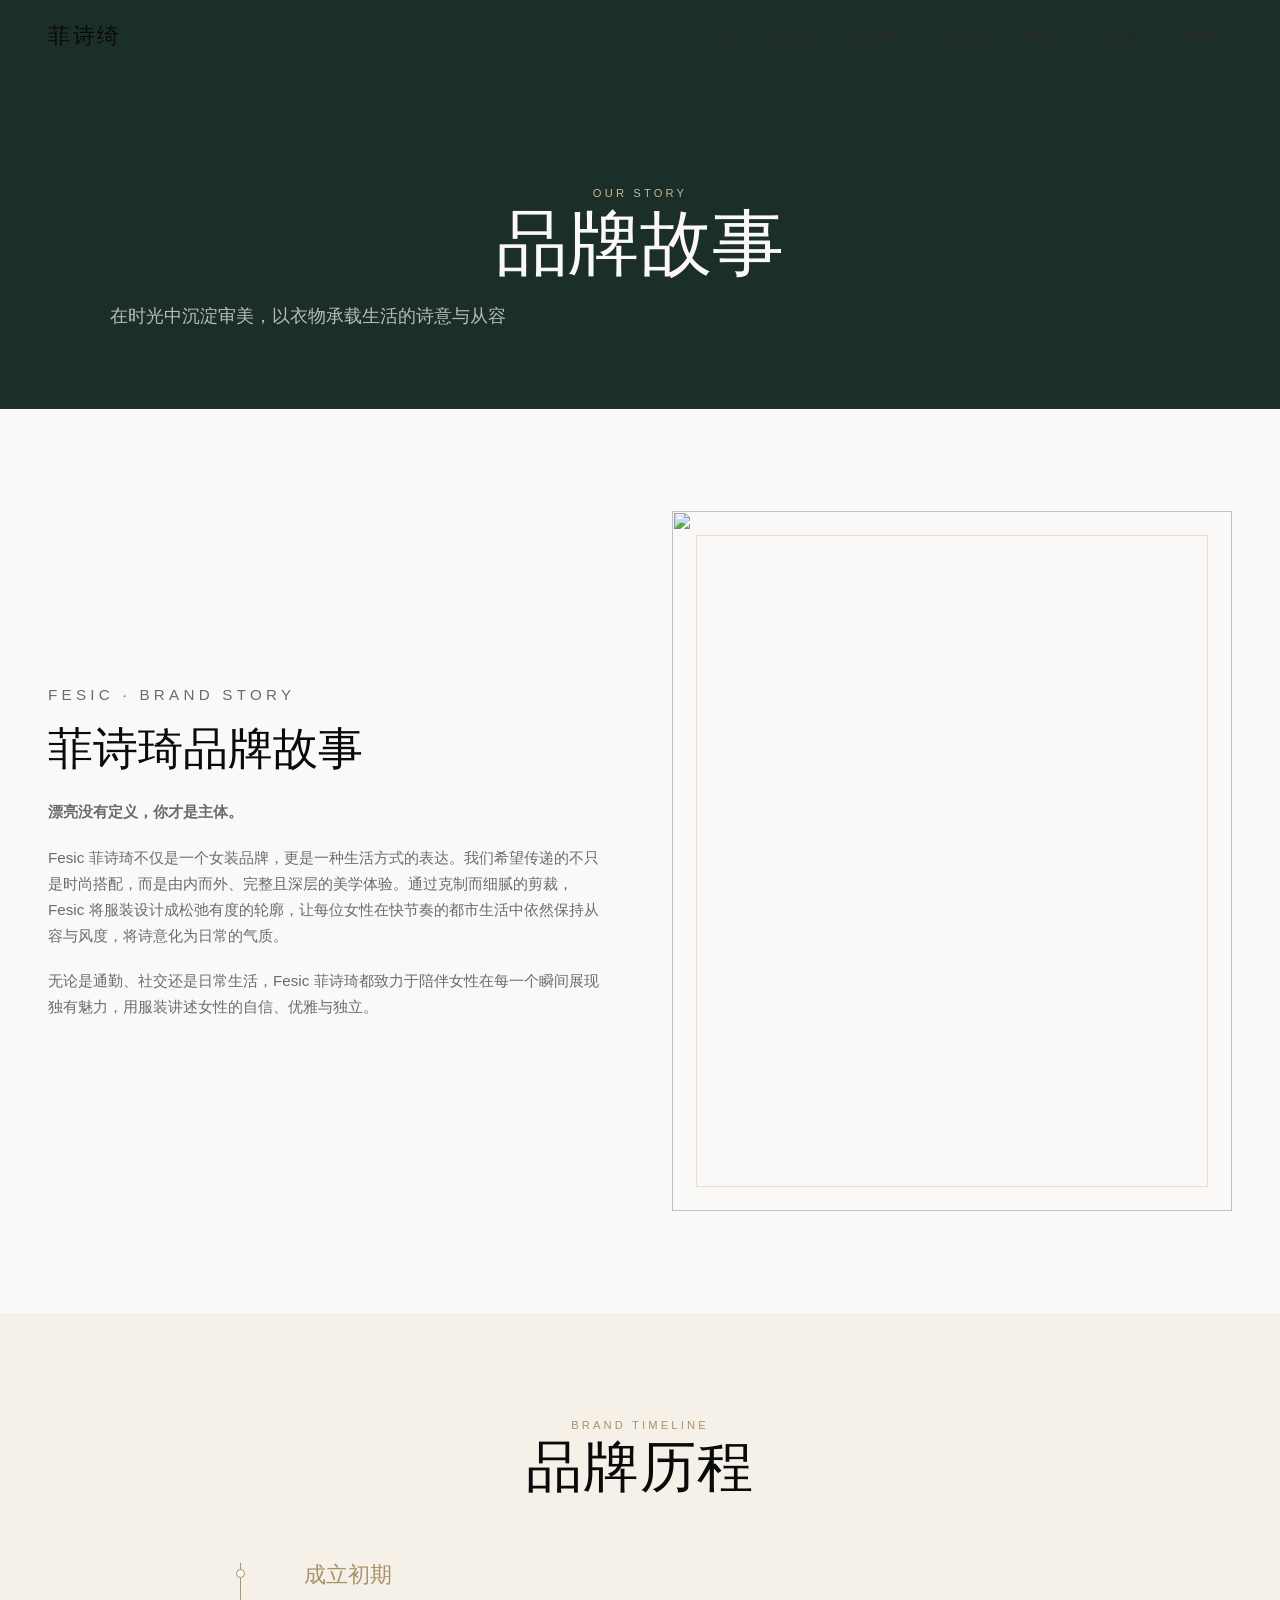
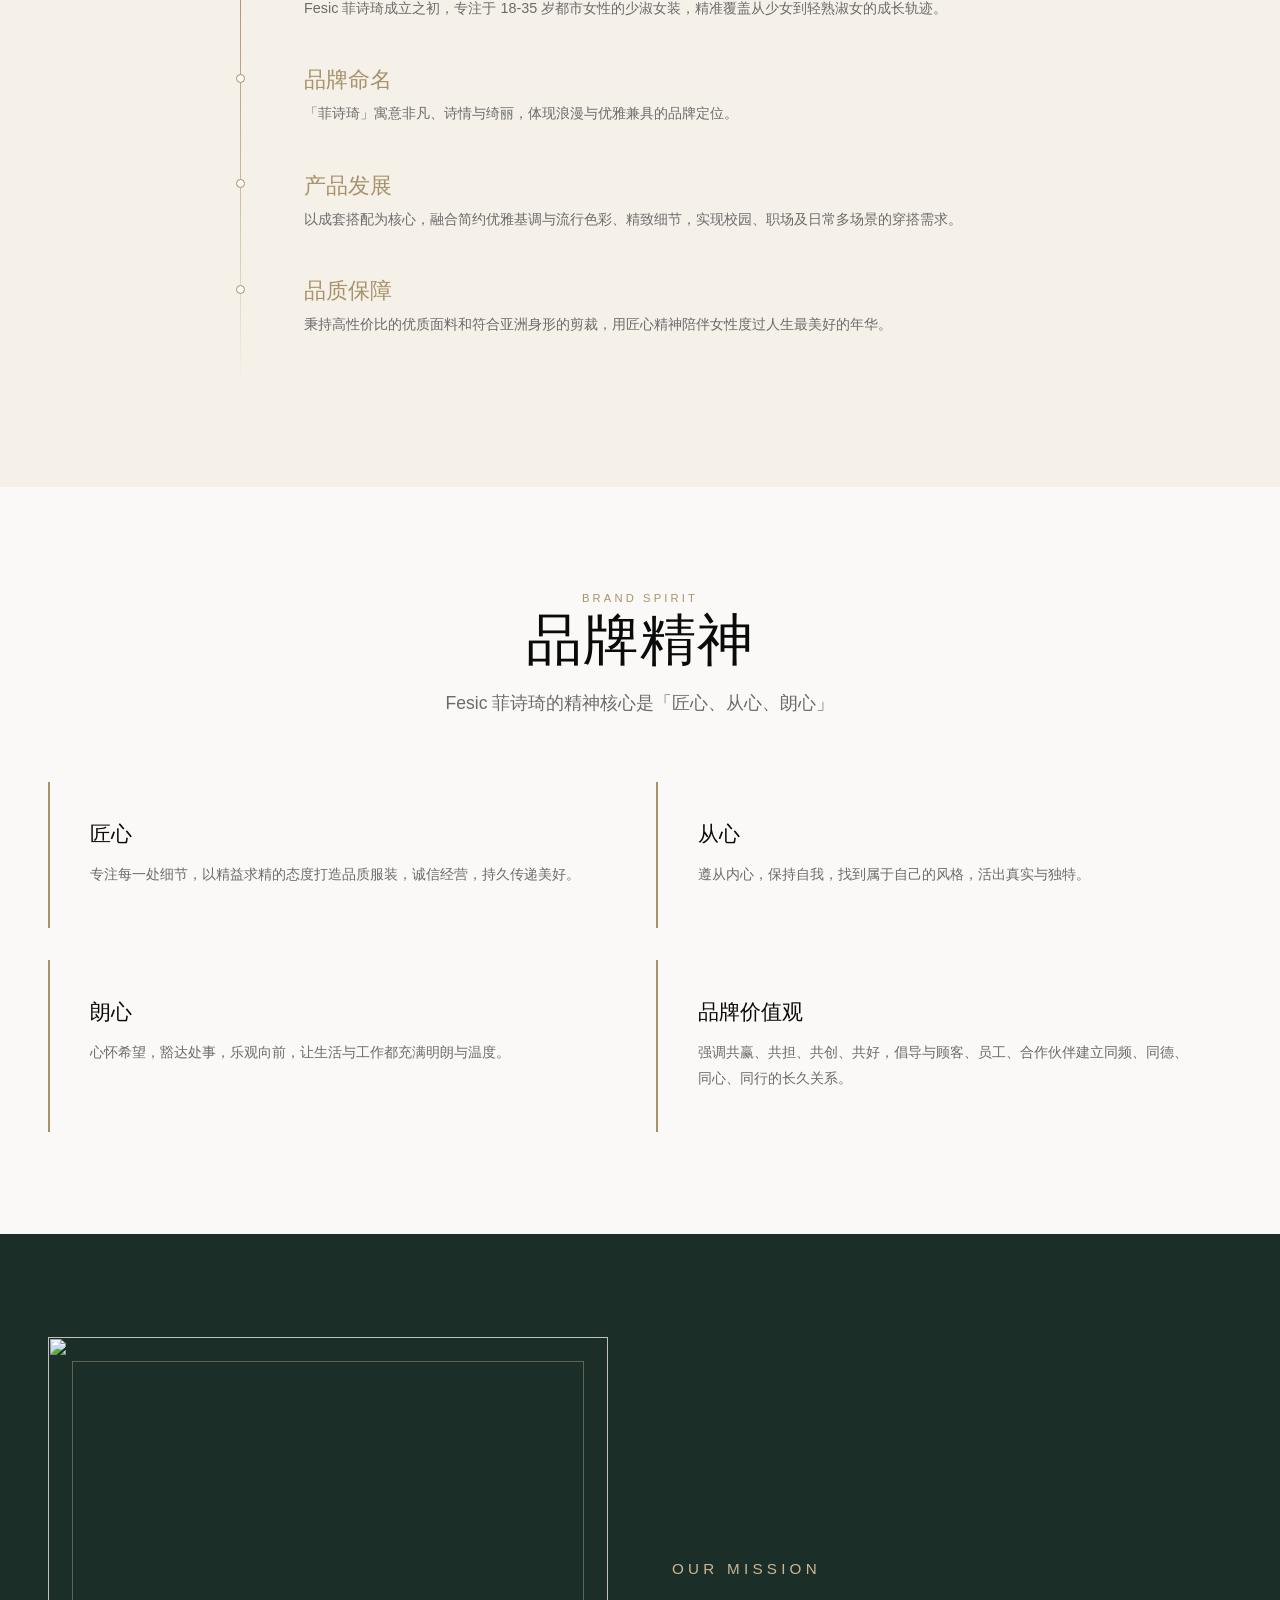
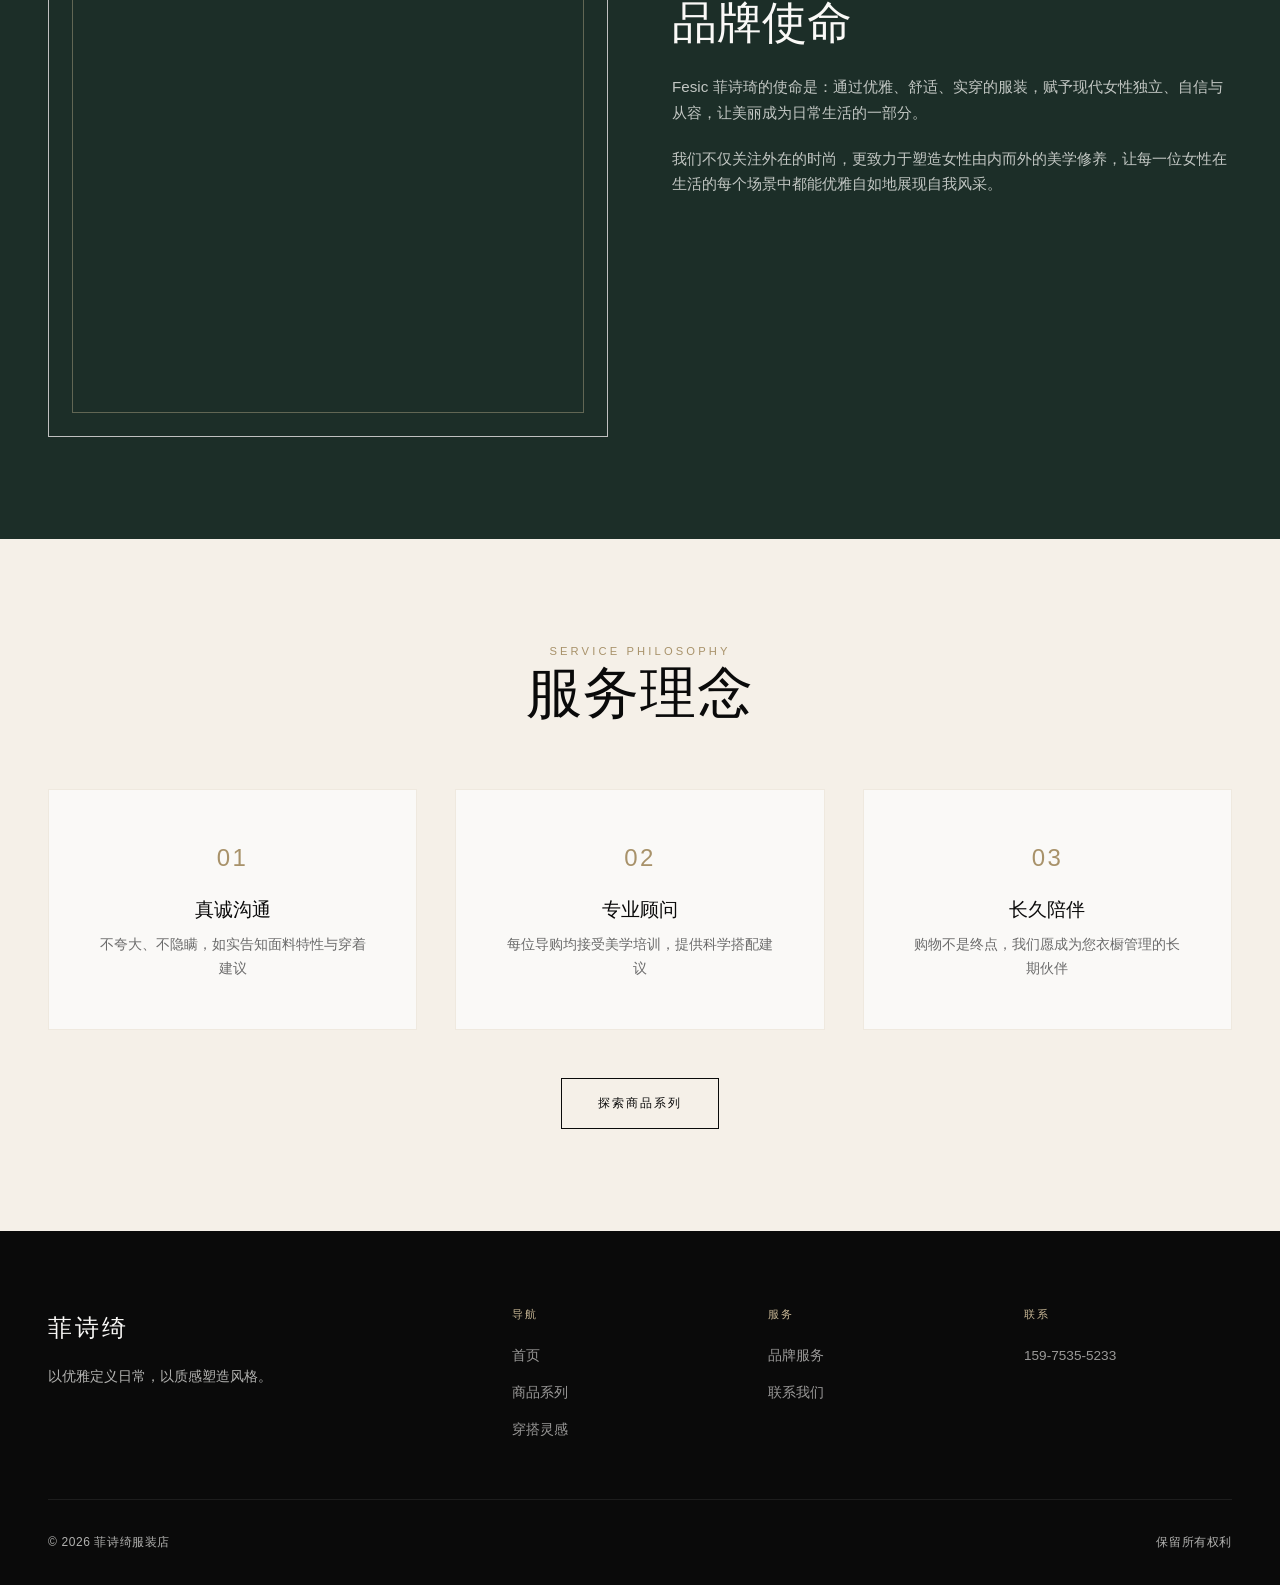
==== commit d0a8f1ed: "Update about.html" ====
--- a/about.html
+++ b/about.html
@@ -43,7 +43,7 @@
           <p>无论是通勤、社交还是日常生活，Fesic 菲诗琦都致力于陪伴女性在每一个瞬间展现独有魅力，用服装讲述女性的自信、优雅与独立。</p>
         </div>
         <div class="intro-block__image">
-          <img src="images/about/store.jpg" alt="Fesic 菲诗琦门店">
+         <img src="images/banner.jpg"> alt="Fesic 菲诗琦门店">
         </div>
       </div>
     </div>
@@ -108,7 +108,7 @@
     <div class="container">
       <div class="intro-block reveal">
         <div class="intro-block__image">
-          <img src="images/about/craft.jpg" alt="工艺细节">
+         <img src="images/banner.jpg"> alt="工艺细节">
         </div>
         <div class="intro-block__text">
           <p class="eyebrow" style="color:var(--champagne)">Our Mission</p>
